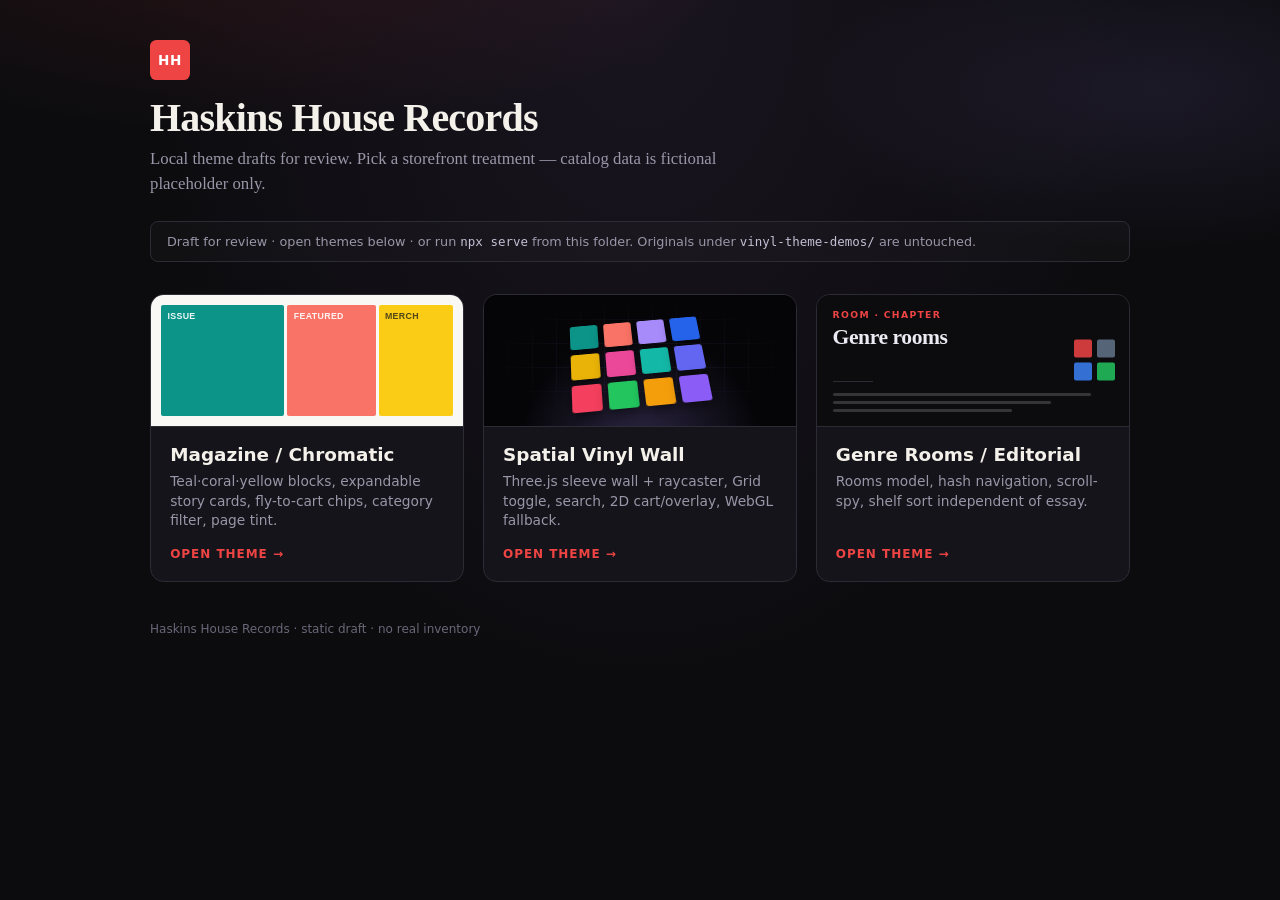
==== index.html @ 13dfb529 "draft: Haskins House theme picker + README" ====
<!DOCTYPE html>
<html lang="en">
<head>
  <meta charset="UTF-8" />
  <meta name="viewport" content="width=device-width, initial-scale=1" />
  <title>Haskins House Records — Theme Drafts</title>
  <link rel="stylesheet" href="picker.css" />
</head>
<body>
  <div class="wrap">
    <span class="mark" aria-hidden="true">HH</span>
    <h1>Haskins House Records</h1>
    <p class="lede">Local theme drafts for review. Pick a storefront treatment — catalog data is fictional placeholder only.</p>
    <p class="note">Draft for review · open themes below · or run <code>npx serve</code> from this folder. Originals under <code>vinyl-theme-demos/</code> are untouched.</p>

    <div class="grid">
      <a class="card" href="themes/label-chromatic/">
        <div class="preview chromatic" aria-hidden="true">
          <div class="blk t">Issue</div>
          <div class="blk c">Featured</div>
          <div class="blk y">Merch</div>
        </div>
        <div class="card-body">
          <h2>Magazine / Chromatic</h2>
          <p>Teal·coral·yellow blocks, expandable story cards, fly-to-cart chips, category filter, page tint.</p>
          <span class="cta">Open theme →</span>
        </div>
      </a>
      <a class="card" href="themes/spatial-dig/">
        <div class="preview spatial" aria-hidden="true">
          <div class="grid-hint"></div>
          <div class="sleeve-grid">
            <i></i><i></i><i></i><i></i>
            <i></i><i></i><i></i><i></i>
            <i></i><i></i><i></i><i></i>
          </div>
        </div>
        <div class="card-body">
          <h2>Spatial Vinyl Wall</h2>
          <p>Three.js sleeve wall + raycaster, Grid toggle, search, 2D cart/overlay, WebGL fallback.</p>
          <span class="cta">Open theme →</span>
        </div>
      </a>
      <a class="card" href="themes/underground-editorial/">
        <div class="preview editorial" aria-hidden="true">
          <span class="chap">Room · chapter</span>
          <p class="room-title">Genre rooms</p>
          <div class="rule"></div>
          <div class="lines"><span></span><span></span><span></span></div>
          <div class="shelf-dots"><b></b><b></b><b></b><b></b></div>
        </div>
        <div class="card-body">
          <h2>Genre Rooms / Editorial</h2>
          <p>Rooms model, hash navigation, scroll-spy, shelf sort independent of essay.</p>
          <span class="cta">Open theme →</span>
        </div>
      </a>
    </div>

    <footer>Haskins House Records · static draft · no real inventory</footer>
  </div>
</body>
</html>
---- picker.css ----
/* Theme picker — visual previews for the three storefront drafts */
:root {
  --bg: #0c0c0f;
  --card: #14141a;
  --text: #f4f0ea;
  --muted: #9a96a8;
  --accent: #ef4444;
  --line: #2c2c36;
  --teal: #0d9488;
  --coral: #f97366;
  --yellow: #facc15;
  --violet: #a78bfa;
  --blue: #2563eb;
}

* { box-sizing: border-box; }

body {
  margin: 0;
  min-height: 100vh;
  font-family: "Iowan Old Style", "Palatino Linotype", Palatino, Georgia, serif;
  background:
    radial-gradient(ellipse 80% 50% at 20% -10%, rgba(239, 68, 68, 0.12), transparent 50%),
    radial-gradient(ellipse 60% 40% at 90% 10%, rgba(167, 139, 250, 0.1), transparent 45%),
    radial-gradient(ellipse at top, #1a1520 0%, var(--bg) 55%);
  color: var(--text);
  padding: 2.5rem 1.25rem 4rem;
}

.wrap { max-width: 980px; margin: 0 auto; }

.mark {
  display: inline-flex;
  align-items: center;
  justify-content: center;
  width: 2.5rem;
  height: 2.5rem;
  border-radius: 0.4rem;
  background: var(--accent);
  color: #fff;
  font-family: system-ui, sans-serif;
  font-weight: 800;
  font-size: 0.85rem;
  letter-spacing: 0.04em;
}

h1 {
  margin: 0.85rem 0 0.35rem;
  font-size: clamp(1.75rem, 4vw, 2.5rem);
  font-weight: 700;
  letter-spacing: -0.02em;
}

.lede {
  color: var(--muted);
  font-size: 1.05rem;
  max-width: 36rem;
  line-height: 1.5;
  margin: 0 0 1.5rem;
}

.note {
  font-family: system-ui, sans-serif;
  font-size: 0.8rem;
  color: var(--muted);
  border: 1px solid var(--line);
  border-radius: 0.5rem;
  padding: 0.75rem 1rem;
  margin-bottom: 2rem;
  background: rgba(255, 255, 255, 0.02);
}

.note code {
  font-size: 0.78rem;
  color: #c4bfd4;
}

.grid {
  display: grid;
  gap: 1.15rem;
  grid-template-columns: repeat(auto-fit, minmax(260px, 1fr));
}

a.card {
  display: flex;
  flex-direction: column;
  text-decoration: none;
  color: inherit;
  background: var(--card);
  border: 1px solid var(--line);
  border-radius: 0.85rem;
  overflow: hidden;
  transition: border-color 0.18s, transform 0.18s, box-shadow 0.18s;
}

a.card:hover,
a.card:focus-visible {
  border-color: #5b5670;
  transform: translateY(-3px);
  box-shadow: 0 16px 40px rgba(0, 0, 0, 0.45);
  outline: none;
}

/* —— Preview panes —— */
.preview {
  position: relative;
  height: 132px;
  overflow: hidden;
  border-bottom: 1px solid var(--line);
}

/* Chromatic: magazine color blocks */
.preview.chromatic {
  display: grid;
  grid-template-columns: 1.4fr 1fr 0.85fr;
  gap: 3px;
  padding: 10px;
  background: #faf8f5;
}

.preview.chromatic .blk {
  border-radius: 2px;
  display: grid;
  place-items: start;
  padding: 0.4rem;
  font-family: "Helvetica Neue", Helvetica, Arial, sans-serif;
  font-weight: 800;
  font-size: 0.55rem;
  letter-spacing: 0.04em;
  text-transform: uppercase;
  color: rgba(255, 255, 255, 0.92);
  line-height: 1.2;
}

.preview.chromatic .blk.t { background: var(--teal); }
.preview.chromatic .blk.c { background: var(--coral); }
.preview.chromatic .blk.y {
  background: var(--yellow);
  color: rgba(26, 26, 26, 0.75);
}


/* Spatial: void + grid of sleeves */
.preview.spatial {
  background:
    radial-gradient(ellipse at 50% 120%, rgba(167, 139, 250, 0.25), transparent 55%),
    #050508;
  display: grid;
  place-items: center;
}

.preview.spatial .sleeve-grid {
  display: grid;
  grid-template-columns: repeat(4, 28px);
  grid-template-rows: repeat(3, 28px);
  gap: 6px;
  transform: perspective(420px) rotateX(28deg) rotateZ(-6deg) scale(1.05);
  transform-origin: center 70%;
}

.preview.spatial .sleeve-grid i {
  display: block;
  border-radius: 3px;
  box-shadow: 0 4px 12px rgba(0, 0, 0, 0.5);
}

.preview.spatial .sleeve-grid i:nth-child(1) { background: #0d9488; }
.preview.spatial .sleeve-grid i:nth-child(2) { background: #f97366; }
.preview.spatial .sleeve-grid i:nth-child(3) { background: #a78bfa; }
.preview.spatial .sleeve-grid i:nth-child(4) { background: #2563eb; }
.preview.spatial .sleeve-grid i:nth-child(5) { background: #eab308; }
.preview.spatial .sleeve-grid i:nth-child(6) { background: #ec4899; }
.preview.spatial .sleeve-grid i:nth-child(7) { background: #14b8a6; }
.preview.spatial .sleeve-grid i:nth-child(8) { background: #6366f1; }
.preview.spatial .sleeve-grid i:nth-child(9) { background: #f43f5e; }
.preview.spatial .sleeve-grid i:nth-child(10) { background: #22c55e; }
.preview.spatial .sleeve-grid i:nth-child(11) { background: #f59e0b; }
.preview.spatial .sleeve-grid i:nth-child(12) { background: #8b5cf6; }

.preview.spatial .grid-hint {
  position: absolute;
  inset: 0;
  background-image:
    linear-gradient(rgba(167, 139, 250, 0.08) 1px, transparent 1px),
    linear-gradient(90deg, rgba(167, 139, 250, 0.08) 1px, transparent 1px);
  background-size: 24px 24px;
  mask-image: radial-gradient(ellipse at center, black 20%, transparent 70%);
  pointer-events: none;
}

/* Editorial: serif chapter + red accent */
.preview.editorial {
  background: #0c0c0f;
  padding: 14px 16px;
  display: flex;
  flex-direction: column;
  justify-content: center;
  gap: 0.35rem;
}

.preview.editorial .chap {
  font-family: system-ui, sans-serif;
  font-size: 0.58rem;
  font-weight: 700;
  letter-spacing: 0.14em;
  text-transform: uppercase;
  color: var(--accent);
}

.preview.editorial .room-title {
  font-family: "Iowan Old Style", "Palatino Linotype", Palatino, Georgia, serif;
  font-size: 1.35rem;
  font-weight: 700;
  letter-spacing: -0.02em;
  line-height: 1.15;
  color: #eceaf2;
  margin: 0;
}

.preview.editorial .rule {
  height: 1px;
  width: 2.5rem;
  background: #2c2c36;
  margin: 0.25rem 0 0.15rem;
}

.preview.editorial .lines {
  display: flex;
  flex-direction: column;
  gap: 5px;
  margin-top: 0.15rem;
}

.preview.editorial .lines span {
  display: block;
  height: 3px;
  border-radius: 2px;
  background: rgba(236, 234, 242, 0.18);
}

.preview.editorial .lines span:nth-child(1) { width: 92%; }
.preview.editorial .lines span:nth-child(2) { width: 78%; }
.preview.editorial .lines span:nth-child(3) { width: 64%; }

.preview.editorial .shelf-dots {
  position: absolute;
  right: 14px;
  top: 50%;
  transform: translateY(-50%);
  display: grid;
  grid-template-columns: repeat(2, 18px);
  gap: 5px;
  opacity: 0.85;
}

.preview.editorial .shelf-dots b {
  display: block;
  aspect-ratio: 1;
  border-radius: 2px;
}

.preview.editorial .shelf-dots b:nth-child(1) { background: #ef4444; }
.preview.editorial .shelf-dots b:nth-child(2) { background: #64748b; }
.preview.editorial .shelf-dots b:nth-child(3) { background: #3b82f6; }
.preview.editorial .shelf-dots b:nth-child(4) { background: #22c55e; }

/* —— Card body —— */
.card-body {
  padding: 1.1rem 1.2rem 1.25rem;
  flex: 1;
  display: flex;
  flex-direction: column;
}

.card h2 {
  margin: 0 0 0.4rem;
  font-size: 1.15rem;
  font-family: system-ui, sans-serif;
  font-weight: 700;
}

.card p {
  margin: 0;
  color: var(--muted);
  font-family: system-ui, sans-serif;
  font-size: 0.86rem;
  line-height: 1.45;
  flex: 1;
}

.card .cta {
  display: inline-block;
  margin-top: 1rem;
  font-family: system-ui, sans-serif;
  font-size: 0.75rem;
  font-weight: 700;
  letter-spacing: 0.08em;
  text-transform: uppercase;
  color: var(--accent);
}

a.card:hover .cta,
a.card:focus-visible .cta {
  color: #f87171;
}

footer {
  margin-top: 2.5rem;
  font-family: system-ui, sans-serif;
  font-size: 0.75rem;
  color: #6b6778;
}

@media (max-width: 560px) {
  .preview { height: 118px; }
  .preview.spatial .sleeve-grid {
    grid-template-columns: repeat(4, 24px);
    grid-template-rows: repeat(3, 24px);
  }
}
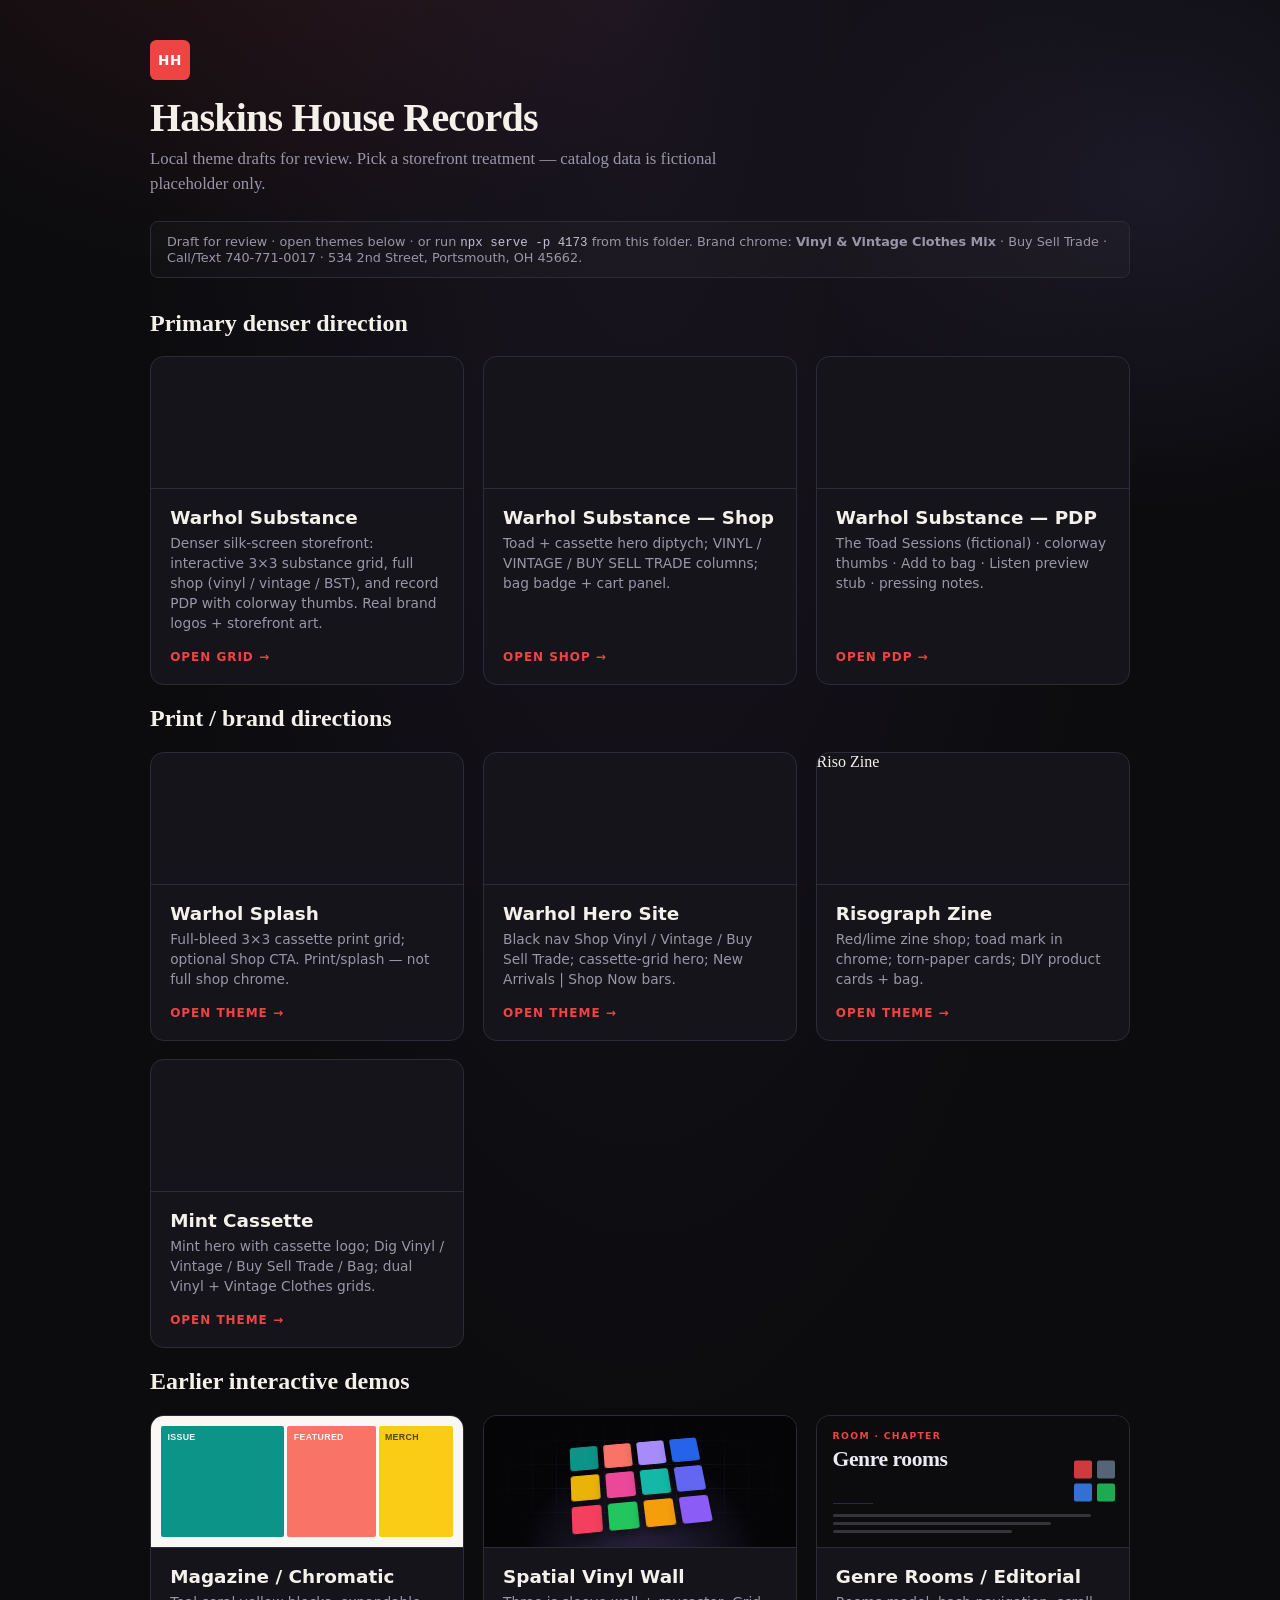
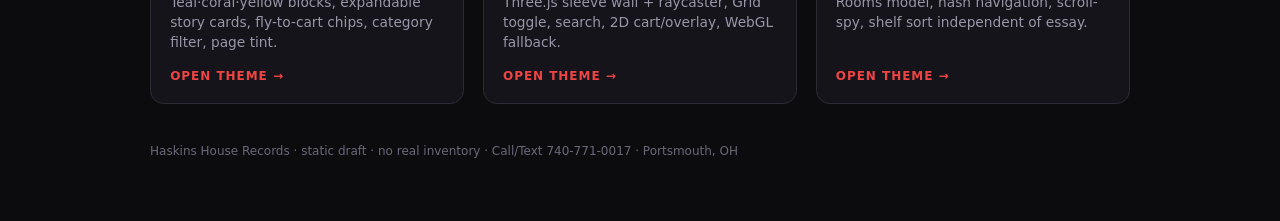
==== commit 91385b18: "Feature Warhol Substance as primary denser direction on theme picker" ====
--- a/index.html
+++ b/index.html
@@ -11,8 +11,102 @@
     <span class="mark" aria-hidden="true">HH</span>
     <h1>Haskins House Records</h1>
     <p class="lede">Local theme drafts for review. Pick a storefront treatment — catalog data is fictional placeholder only.</p>
-    <p class="note">Draft for review · open themes below · or run <code>npx serve</code> from this folder. Originals under <code>vinyl-theme-demos/</code> are untouched.</p>
+    <p class="note">Draft for review · open themes below · or run <code>npx serve -p 4173</code> from this folder. Brand chrome: <strong>Vinyl &amp; Vintage Clothes Mix</strong> · Buy Sell Trade · Call/Text 740-771-0017 · 534 2nd Street, Portsmouth, OH 45662.</p>
 
+    <h2 class="group-title">Primary denser direction</h2>
+    <div class="grid">
+      <a class="card card-featured" href="themes/warhol-substance/grid/">
+        <div class="preview warhol-substance" aria-hidden="true">
+          <div class="ws-grid">
+            <i></i><i></i><i></i>
+            <i></i><i></i><i></i>
+            <i></i><i></i><i></i>
+          </div>
+        </div>
+        <div class="card-body">
+          <h2>Warhol Substance</h2>
+          <p>Denser silk-screen storefront: interactive 3×3 substance grid, full shop (vinyl / vintage / BST), and record PDP with colorway thumbs. Real brand logos + storefront art.</p>
+          <span class="cta">Open Grid →</span>
+        </div>
+      </a>
+      <a class="card" href="themes/warhol-substance/shop/">
+        <div class="preview warhol-substance-shop" aria-hidden="true">
+          <div class="ws-diptych"><b></b><b></b></div>
+          <div class="ws-cols"><span></span><span></span><span></span></div>
+        </div>
+        <div class="card-body">
+          <h2>Warhol Substance — Shop</h2>
+          <p>Toad + cassette hero diptych; VINYL / VINTAGE / BUY SELL TRADE columns; bag badge + cart panel.</p>
+          <span class="cta">Open Shop →</span>
+        </div>
+      </a>
+      <a class="card" href="themes/warhol-substance/pdp/">
+        <div class="preview warhol-substance-pdp" aria-hidden="true">
+          <div class="ws-sleeve"></div>
+          <div class="ws-info"><span></span><span></span></div>
+        </div>
+        <div class="card-body">
+          <h2>Warhol Substance — PDP</h2>
+          <p>The Toad Sessions (fictional) · colorway thumbs · Add to bag · Listen preview stub · pressing notes.</p>
+          <span class="cta">Open PDP →</span>
+        </div>
+      </a>
+    </div>
+
+    <h2 class="group-title">Print / brand directions</h2>
+    <div class="grid">
+      <a class="card" href="themes/warhol-splash/">
+        <div class="preview warhol-splash" aria-hidden="true">
+          <div class="cass-grid">
+            <i></i><i></i><i></i>
+            <i></i><i></i><i></i>
+            <i></i><i></i><i></i>
+          </div>
+        </div>
+        <div class="card-body">
+          <h2>Warhol Splash</h2>
+          <p>Full-bleed 3×3 cassette print grid; optional Shop CTA. Print/splash — not full shop chrome.</p>
+          <span class="cta">Open theme →</span>
+        </div>
+      </a>
+      <a class="card" href="themes/warhol-hero/">
+        <div class="preview warhol-hero" aria-hidden="true">
+          <div class="wh-nav"></div>
+          <div class="wh-hero"></div>
+          <div class="wh-bars"><b></b><b></b><b></b></div>
+        </div>
+        <div class="card-body">
+          <h2>Warhol Hero Site</h2>
+          <p>Black nav Shop Vinyl / Vintage / Buy Sell Trade; cassette-grid hero; New Arrivals | Shop Now bars.</p>
+          <span class="cta">Open theme →</span>
+        </div>
+      </a>
+      <a class="card" href="themes/risograph-zine/">
+        <div class="preview riso" aria-hidden="true">
+          <span class="toad-dot"></span>
+          <div class="torn-banner">Riso Zine</div>
+          <div class="torn-cards"><i></i><i></i><i></i></div>
+        </div>
+        <div class="card-body">
+          <h2>Risograph Zine</h2>
+          <p>Red/lime zine shop; toad mark in chrome; torn-paper cards; DIY product cards + bag.</p>
+          <span class="cta">Open theme →</span>
+        </div>
+      </a>
+      <a class="card" href="themes/mint-cassette/">
+        <div class="preview mint" aria-hidden="true">
+          <div class="mint-nav"></div>
+          <div class="mint-hero"><span></span></div>
+        </div>
+        <div class="card-body">
+          <h2>Mint Cassette</h2>
+          <p>Mint hero with cassette logo; Dig Vinyl / Vintage / Buy Sell Trade / Bag; dual Vinyl + Vintage Clothes grids.</p>
+          <span class="cta">Open theme →</span>
+        </div>
+      </a>
+    </div>
+
+    <h2 class="group-title">Earlier interactive demos</h2>
     <div class="grid">
       <a class="card" href="themes/label-chromatic/">
         <div class="preview chromatic" aria-hidden="true">
@@ -57,7 +151,7 @@
       </a>
     </div>
 
-    <footer>Haskins House Records · static draft · no real inventory</footer>
+    <footer>Haskins House Records · static draft · no real inventory · Call/Text 740-771-0017 · Portsmouth, OH</footer>
   </div>
 </body>
 </html>
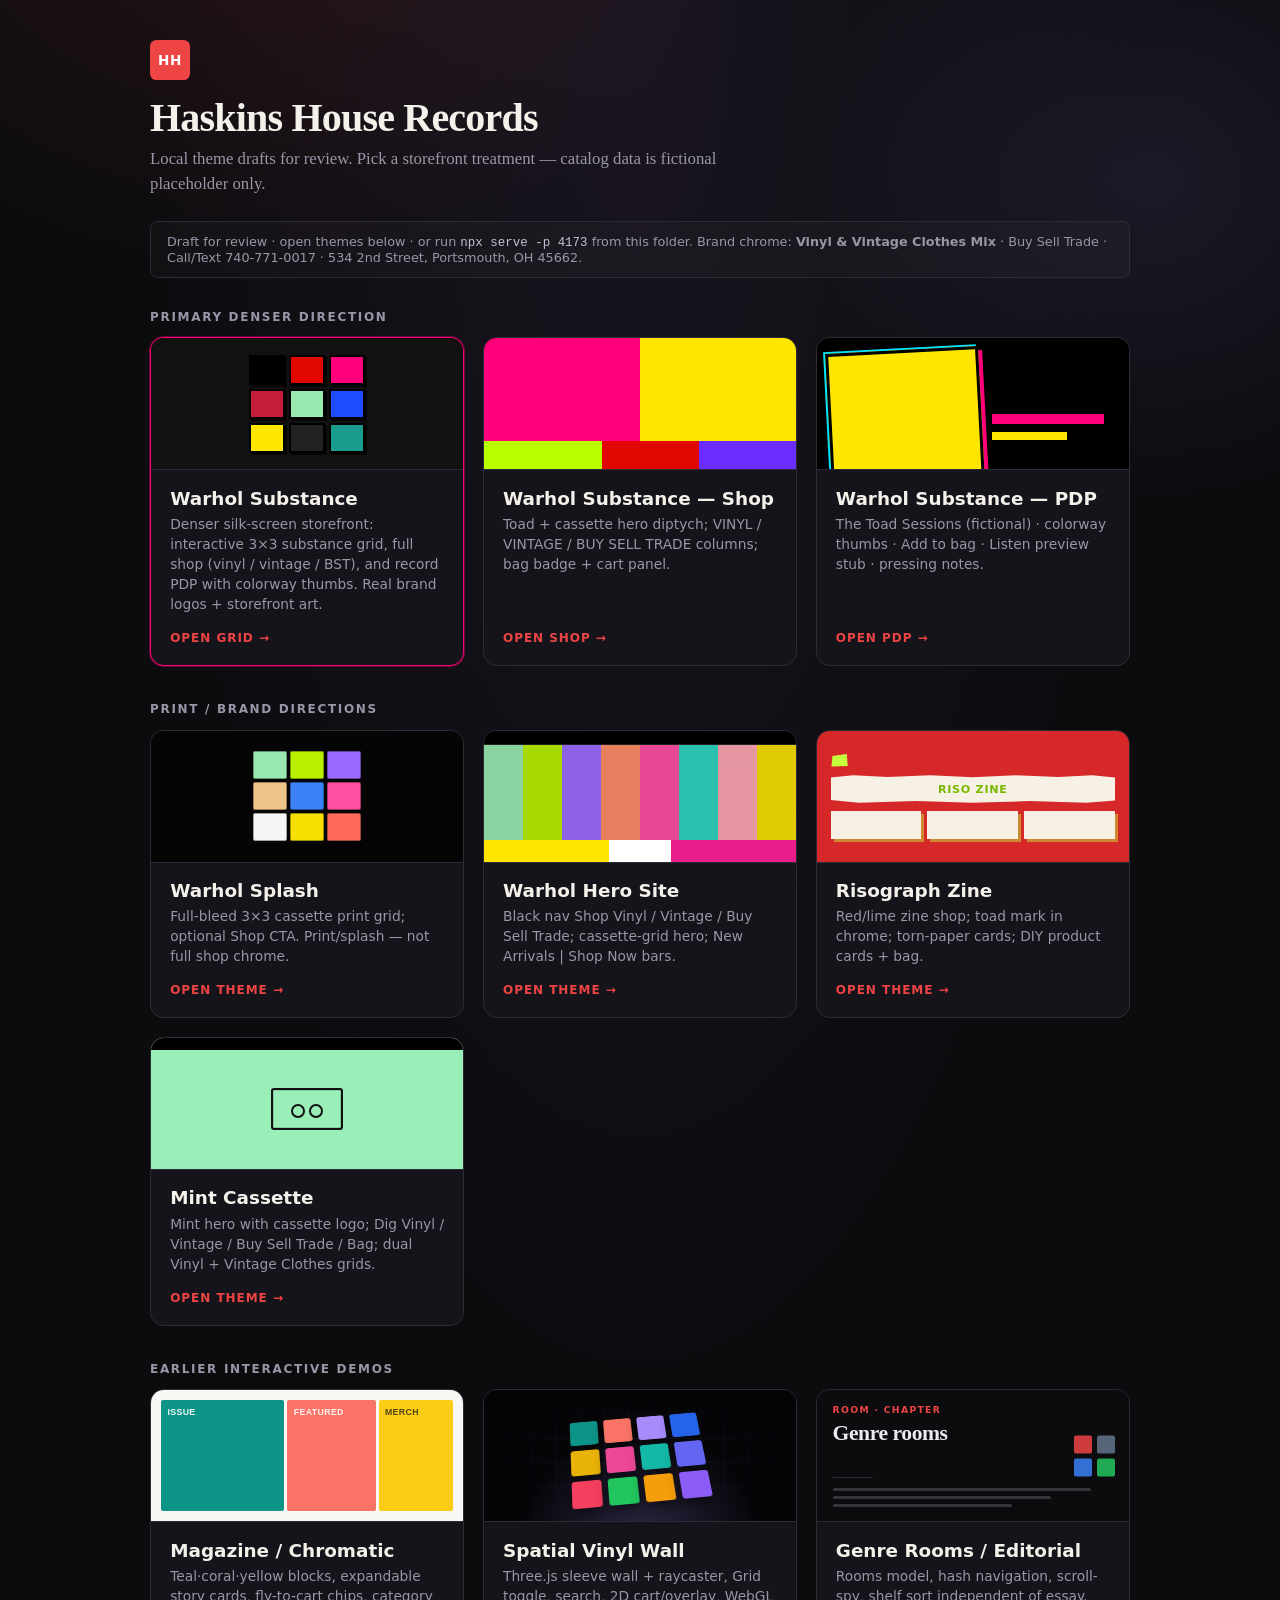
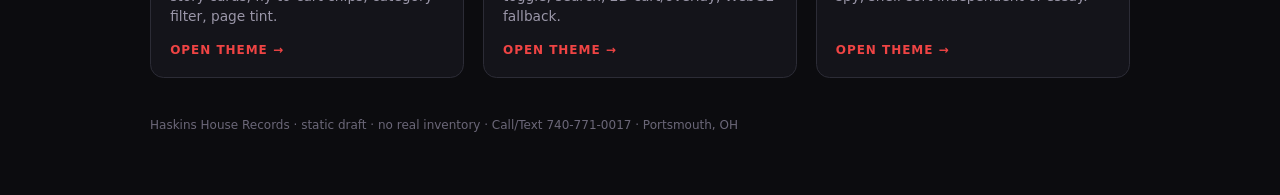
==== commit 712a9915: "Link picker-warhol-substance.css from theme picker" ====
--- a/index.html
+++ b/index.html
@@ -5,6 +5,7 @@
   <meta name="viewport" content="width=device-width, initial-scale=1" />
   <title>Haskins House Records — Theme Drafts</title>
   <link rel="stylesheet" href="picker.css" />
+  <link rel="stylesheet" href="picker-warhol-substance.css" />
 </head>
 <body>
   <div class="wrap">
--- a/picker-warhol-substance.css
+++ b/picker-warhol-substance.css
@@ -0,0 +1,265 @@
+/* —— Group headings —— */
+.group-title {
+  margin: 2.25rem 0 0.85rem;
+  font-family: system-ui, sans-serif;
+  font-size: 0.75rem;
+  font-weight: 700;
+  letter-spacing: 0.14em;
+  text-transform: uppercase;
+  color: var(--muted);
+}
+
+.group-title:first-of-type { margin-top: 0.5rem; }
+
+/* Warhol splash: 3×3 cassette colors */
+.preview.warhol-splash {
+  background: #050505;
+  display: grid;
+  place-items: center;
+  padding: 12px;
+}
+
+.preview.warhol-splash .cass-grid {
+  display: grid;
+  grid-template-columns: repeat(3, 34px);
+  grid-template-rows: repeat(3, 28px);
+  gap: 3px;
+}
+
+.preview.warhol-splash .cass-grid i {
+  display: block;
+  border-radius: 2px;
+  border: 1px solid rgba(0,0,0,0.35);
+}
+
+.preview.warhol-splash .cass-grid i:nth-child(1) { background: #98e8b0; }
+.preview.warhol-splash .cass-grid i:nth-child(2) { background: #b8f000; }
+.preview.warhol-splash .cass-grid i:nth-child(3) { background: #9b6bff; }
+.preview.warhol-splash .cass-grid i:nth-child(4) { background: #f0c48a; }
+.preview.warhol-splash .cass-grid i:nth-child(5) { background: #3b82f6; }
+.preview.warhol-splash .cass-grid i:nth-child(6) { background: #ff4fa3; }
+.preview.warhol-splash .cass-grid i:nth-child(7) { background: #f5f5f5; }
+.preview.warhol-splash .cass-grid i:nth-child(8) { background: #f5e000; }
+.preview.warhol-splash .cass-grid i:nth-child(9) { background: #ff6b5a; }
+
+/* Warhol hero site chrome */
+.preview.warhol-hero {
+  display: flex;
+  flex-direction: column;
+  background: #111;
+}
+
+.preview.warhol-hero .wh-nav {
+  height: 14px;
+  background: #000;
+  border-bottom: 1px solid #222;
+}
+
+.preview.warhol-hero .wh-hero {
+  flex: 1;
+  background:
+    linear-gradient(90deg, #98e8b0 0 12.5%, #b8f000 12.5% 25%, #9b6bff 25% 37.5%, #ff8a65 37.5% 50%,
+      #ff4fa3 50% 62.5%, #2dd4bf 62.5% 75%, #fda4af 75% 87.5%, #f5e000 87.5% 100%);
+  opacity: 0.9;
+}
+
+.preview.warhol-hero .wh-bars {
+  display: grid;
+  grid-template-columns: 1fr 0.5fr 1fr;
+  height: 22px;
+}
+
+.preview.warhol-hero .wh-bars b:nth-child(1) { background: #ffe600; }
+.preview.warhol-hero .wh-bars b:nth-child(2) { background: #fff; }
+.preview.warhol-hero .wh-bars b:nth-child(3) { background: #e91e8c; }
+
+/* Risograph zine */
+.preview.riso {
+  background: #d62828;
+  padding: 12px 14px;
+  display: flex;
+  flex-direction: column;
+  gap: 8px;
+  justify-content: center;
+}
+
+.preview.riso .toad-dot {
+  width: 18px;
+  height: 14px;
+  background: #c6ff3d;
+  clip-path: polygon(10% 20%, 90% 5%, 95% 90%, 5% 95%);
+}
+
+.preview.riso .torn-banner {
+  background: #f6f1e4;
+  color: #7ab800;
+  font-family: system-ui, sans-serif;
+  font-weight: 800;
+  font-size: 0.7rem;
+  letter-spacing: 0.06em;
+  text-transform: uppercase;
+  text-align: center;
+  padding: 0.45rem 0.5rem;
+  clip-path: polygon(0 8%, 8% 0, 20% 6%, 35% 0, 50% 7%, 65% 0, 80% 6%, 92% 0, 100% 8%, 100% 92%, 90% 100%, 70% 94%, 50% 100%, 30% 94%, 10% 100%, 0 90%);
+}
+
+.preview.riso .torn-cards {
+  display: grid;
+  grid-template-columns: repeat(3, 1fr);
+  gap: 6px;
+}
+
+.preview.riso .torn-cards i {
+  display: block;
+  height: 28px;
+  background: #f6f1e4;
+  box-shadow: 3px 3px 0 rgba(198, 255, 61, 0.45);
+}
+
+/* Mint cassette */
+.preview.mint {
+  display: flex;
+  flex-direction: column;
+  background: #f4f0e8;
+}
+
+.preview.mint .mint-nav {
+  height: 12px;
+  background: #000;
+}
+
+.preview.mint .mint-hero {
+  flex: 1;
+  background: #9aefb8;
+  display: grid;
+  place-items: center;
+}
+
+.preview.mint .mint-hero span {
+  width: 72px;
+  height: 42px;
+  border: 2px solid #111;
+  border-radius: 3px;
+  background:
+    linear-gradient(#9aefb8, #9aefb8) padding-box,
+    repeating-linear-gradient(90deg, #111 0 2px, transparent 2px 6px);
+  box-shadow: inset 0 0 0 1px rgba(0,0,0,0.15);
+  position: relative;
+}
+
+.preview.mint .mint-hero span::before,
+.preview.mint .mint-hero span::after {
+  content: "";
+  position: absolute;
+  top: 55%;
+  width: 10px;
+  height: 10px;
+  border: 2px solid #111;
+  border-radius: 50%;
+  transform: translateY(-50%);
+}
+.preview.mint .mint-hero span::before { left: 18px; }
+.preview.mint .mint-hero span::after { right: 18px; }
+
+
+/* —— Warhol Substance (primary denser) —— */
+a.card.card-featured {
+  border-color: #ff007a;
+  box-shadow: 0 0 0 1px rgba(255, 0, 122, 0.35);
+}
+
+a.card.card-featured:hover,
+a.card.card-featured:focus-visible {
+  border-color: #00e5ff;
+  box-shadow: 0 16px 40px rgba(255, 0, 122, 0.25);
+}
+
+.preview.warhol-substance {
+  background: #111;
+  display: grid;
+  place-items: center;
+  padding: 12px;
+}
+
+.preview.warhol-substance .ws-grid {
+  display: grid;
+  grid-template-columns: repeat(3, 36px);
+  grid-template-rows: repeat(3, 30px);
+  gap: 4px;
+}
+
+.preview.warhol-substance .ws-grid i {
+  display: block;
+  border: 2px solid #000;
+  box-shadow: 2px 2px 0 rgba(0,0,0,0.7);
+}
+
+.preview.warhol-substance .ws-grid i:nth-child(1) { background: #000; }
+.preview.warhol-substance .ws-grid i:nth-child(2) { background: #e10600; }
+.preview.warhol-substance .ws-grid i:nth-child(3) { background: #ff007a; }
+.preview.warhol-substance .ws-grid i:nth-child(4) { background: #c41e3a; }
+.preview.warhol-substance .ws-grid i:nth-child(5) { background: #98e8b0; }
+.preview.warhol-substance .ws-grid i:nth-child(6) { background: #1e4dff; }
+.preview.warhol-substance .ws-grid i:nth-child(7) { background: #ffe600; }
+.preview.warhol-substance .ws-grid i:nth-child(8) { background: #222; }
+.preview.warhol-substance .ws-grid i:nth-child(9) { background: #1a9b8e; }
+
+.preview.warhol-substance-shop {
+  display: flex;
+  flex-direction: column;
+  background: #0a0a0a;
+}
+
+.preview.warhol-substance-shop .ws-diptych {
+  flex: 1;
+  display: grid;
+  grid-template-columns: 1fr 1fr;
+}
+
+.preview.warhol-substance-shop .ws-diptych b:nth-child(1) { background: #ff007a; }
+.preview.warhol-substance-shop .ws-diptych b:nth-child(2) { background: #ffe600; }
+
+.preview.warhol-substance-shop .ws-cols {
+  display: grid;
+  grid-template-columns: 1.1fr 0.9fr 0.9fr;
+  height: 28px;
+}
+
+.preview.warhol-substance-shop .ws-cols span:nth-child(1) { background: #b8ff00; }
+.preview.warhol-substance-shop .ws-cols span:nth-child(2) { background: #e10600; }
+.preview.warhol-substance-shop .ws-cols span:nth-child(3) { background: #6b2dff; }
+
+.preview.warhol-substance-pdp {
+  display: grid;
+  grid-template-columns: 1.1fr 0.9fr;
+  gap: 10px;
+  padding: 12px;
+  background: #000;
+  align-items: center;
+}
+
+.preview.warhol-substance-pdp .ws-sleeve {
+  aspect-ratio: 1;
+  background: #ffe600;
+  border: 3px solid #000;
+  box-shadow: 4px 4px 0 #ff007a, -2px -2px 0 #00e5ff;
+  transform: rotate(-3deg);
+}
+
+.preview.warhol-substance-pdp .ws-info {
+  display: flex;
+  flex-direction: column;
+  gap: 8px;
+}
+
+.preview.warhol-substance-pdp .ws-info span:nth-child(1) {
+  height: 10px;
+  width: 90%;
+  background: #ff007a;
+}
+
+.preview.warhol-substance-pdp .ws-info span:nth-child(2) {
+  height: 8px;
+  width: 60%;
+  background: #ffe600;
+}
